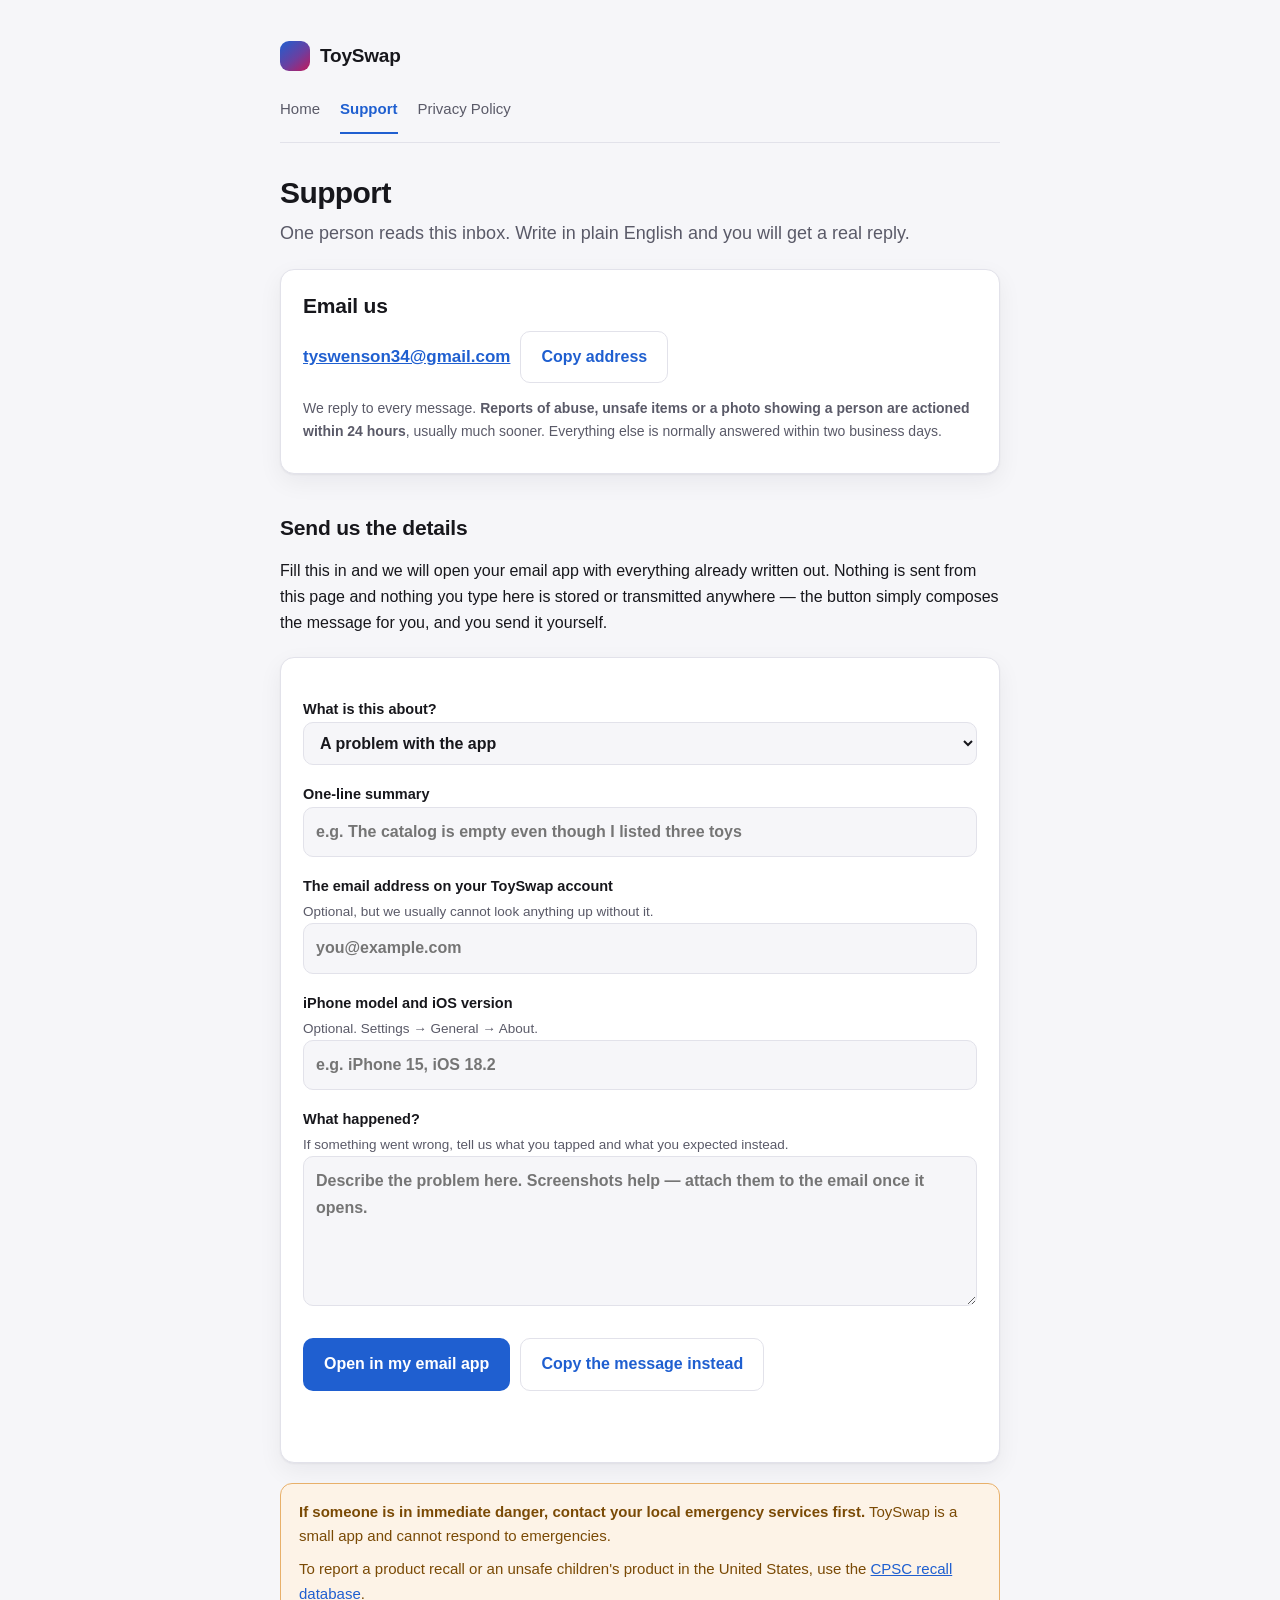
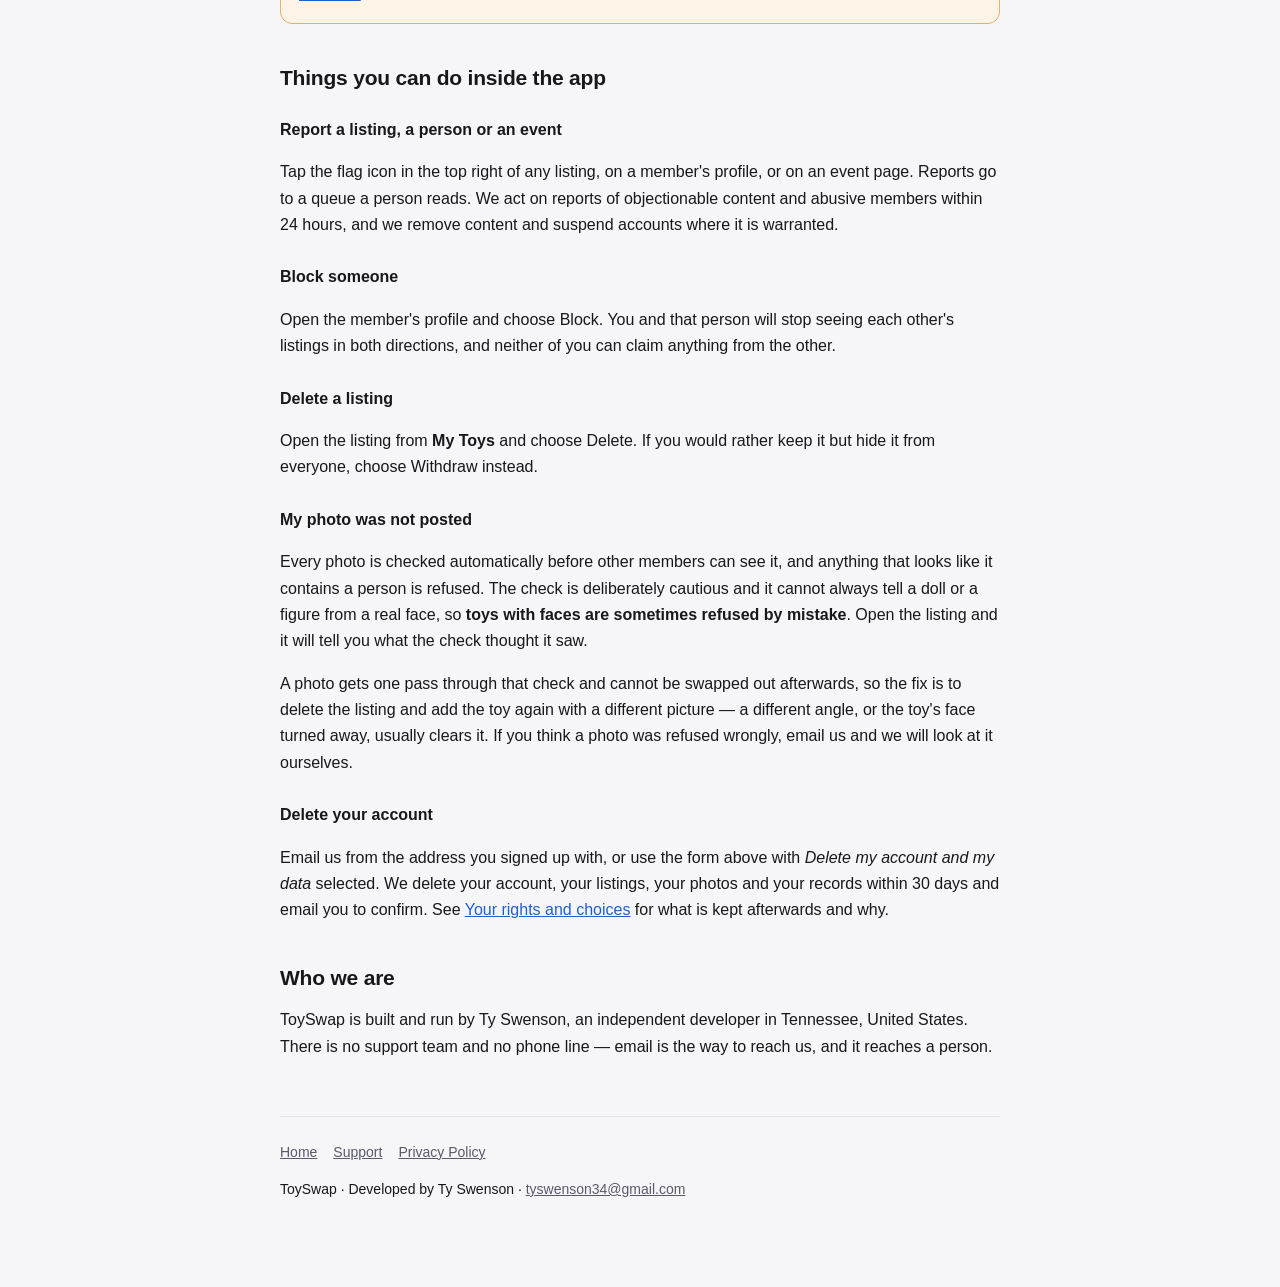
==== support.html @ 9ae92348 "ToySwap support and privacy site Static privacy policy and support portal for the ToySwap iPhone app" ====
<!DOCTYPE html>
<html lang="en">
<head>
<meta charset="utf-8">
<meta name="viewport" content="width=device-width, initial-scale=1">
<title>Support — ToySwap</title>
<meta name="description" content="Contact ToySwap support: report a problem, report abusive or unsafe content, ask a question, or request account deletion.">
<meta name="color-scheme" content="light dark">
<link rel="stylesheet" href="/assets/style.css">
<link rel="icon" href="data:image/svg+xml,<svg xmlns='http://www.w3.org/2000/svg' viewBox='0 0 32 32'><rect width='32' height='32' rx='9' fill='%236b3fa0'/></svg>">
</head>
<body>
<div class="wrap">

<header class="site">
  <a class="logo" href="/"><span class="mark" aria-hidden="true"></span>ToySwap</a>
  <nav class="site" aria-label="Primary">
    <a href="/">Home</a>
    <a href="/support" aria-current="page">Support</a>
    <a href="/privacy">Privacy Policy</a>
  </nav>
</header>

<main>
  <h1>Support</h1>
  <p class="lede">One person reads this inbox. Write in plain English and you will get a real reply.</p>

  <!-- The address is plain text and not assembled by script, so it is readable and
       copyable with JavaScript off. This is the published developer contact method. -->
  <div class="card">
    <h2>Email us</h2>
    <div class="mailrow">
      <a href="mailto:tyswenson34@gmail.com" id="mailto-plain">tyswenson34@gmail.com</a>
      <button class="secondary" type="button" data-copy="tyswenson34@gmail.com">Copy address</button>
    </div>
    <p class="meta mailnote">
      We reply to every message. <strong>Reports of abuse, unsafe items or a photo showing a
      person are actioned within 24 hours</strong>, usually much sooner. Everything else is
      normally answered within two business days.
    </p>
  </div>

  <h2>Send us the details</h2>
  <p>
    Fill this in and we will open your email app with everything already written out. Nothing is
    sent from this page and nothing you type here is stored or transmitted anywhere — the button
    simply composes the message for you, and you send it yourself.
  </p>

  <form class="card" id="support-form" novalidate>
    <label for="topic">What is this about?
      <select id="topic" name="topic">
        <option value="A problem with the app">A problem with the app</option>
        <option value="Report abuse or unsafe content">Report abuse, a person in a photo, or an unsafe item</option>
        <option value="My photo was rejected">My photo was rejected</option>
        <option value="Account or sign-in trouble">Account or sign-in trouble</option>
        <option value="Delete my account">Delete my account and my data</option>
        <option value="Hosting an event">Hosting an event in my area</option>
        <option value="Privacy or data request">Privacy or data request</option>
        <option value="Something else">Something else</option>
      </select>
    </label>

    <label for="summary">One-line summary
      <input id="summary" name="summary" type="text" maxlength="120"
             placeholder="e.g. The catalog is empty even though I listed three toys">
    </label>

    <label for="account">The email address on your ToySwap account
      <span class="hint">Optional, but we usually cannot look anything up without it.</span>
      <input id="account" name="account" type="email" autocomplete="email" placeholder="you@example.com">
    </label>

    <label for="device">iPhone model and iOS version
      <span class="hint">Optional. Settings → General → About.</span>
      <input id="device" name="device" type="text" maxlength="80" placeholder="e.g. iPhone 15, iOS 18.2">
    </label>

    <label for="details">What happened?
      <span class="hint">If something went wrong, tell us what you tapped and what you expected instead.</span>
      <textarea id="details" name="details"
                placeholder="Describe the problem here. Screenshots help — attach them to the email once it opens."></textarea>
    </label>

    <div class="actions">
      <button class="primary" type="submit">Open in my email app</button>
      <button class="secondary" type="button" id="copy-message">Copy the message instead</button>
    </div>
    <p class="status" id="status" role="status" aria-live="polite"></p>
  </form>

  <div class="note">
    <p><strong>If someone is in immediate danger, contact your local emergency services first.</strong>
    ToySwap is a small app and cannot respond to emergencies.</p>
    <p>To report a product recall or an unsafe children's product in the United States, use the
    <a href="https://www.cpsc.gov/Recalls" rel="noopener">CPSC recall database</a>.</p>
  </div>

  <h2>Things you can do inside the app</h2>

  <h3>Report a listing, a person or an event</h3>
  <p>
    Tap the flag icon in the top right of any listing, on a member's profile, or on an event page.
    Reports go to a queue a person reads. We act on reports of objectionable content and abusive
    members within 24 hours, and we remove content and suspend accounts where it is warranted.
  </p>

  <h3>Block someone</h3>
  <p>
    Open the member's profile and choose Block. You and that person will stop seeing each other's
    listings in both directions, and neither of you can claim anything from the other.
  </p>

  <h3>Delete a listing</h3>
  <p>
    Open the listing from <strong>My Toys</strong> and choose Delete. If you would rather keep it
    but hide it from everyone, choose Withdraw instead.
  </p>

  <h3>My photo was not posted</h3>
  <p>
    Every photo is checked automatically before other members can see it, and anything that looks
    like it contains a person is refused. The check is deliberately cautious and it cannot always
    tell a doll or a figure from a real face, so <strong>toys with faces are sometimes refused by
    mistake</strong>. Open the listing and it will tell you what the check thought it saw.
  </p>
  <p>
    A photo gets one pass through that check and cannot be swapped out afterwards, so the fix is to
    delete the listing and add the toy again with a different picture — a different angle, or the
    toy's face turned away, usually clears it. If you think a photo was refused wrongly, email us
    and we will look at it ourselves.
  </p>

  <h3>Delete your account</h3>
  <p>
    Email us from the address you signed up with, or use the form above with
    <em>Delete my account and my data</em> selected. We delete your account, your listings, your
    photos and your records within 30 days and email you to confirm. See
    <a href="/privacy#rights">Your rights and choices</a> for what is kept afterwards and why.
  </p>

  <h2>Who we are</h2>
  <p>
    ToySwap is built and run by Ty Swenson, an independent developer in Tennessee, United States.
    There is no support team and no phone line — email is the way to reach us, and it reaches a
    person.
  </p>
</main>

<footer class="site">
  <nav aria-label="Footer">
    <a href="/">Home</a>
    <a href="/support">Support</a>
    <a href="/privacy">Privacy Policy</a>
  </nav>
  <p>ToySwap · Developed by Ty Swenson · <a href="mailto:tyswenson34@gmail.com">tyswenson34@gmail.com</a></p>
</footer>

</div>
<script src="/assets/support.js" defer></script>
</body>
</html>
---- assets/style.css ----
/* ToySwap support site — one stylesheet, no build step, no dependencies.
   Brand colours are lifted from the app's asset catalog so the two read as one
   product. Every colour is declared for light first and overridden for dark, so a
   value can never exist in only one appearance. */

:root {
  --brand-blue: #1f5fd0;
  --brand-pink: #c2185b;
  --brand-purple: #6b3fa0;

  --bg: #f6f6f9;
  --surface: #ffffff;
  --border: #e2e2ea;
  --text: #17171c;
  --text-muted: #5a5a68;
  --accent: var(--brand-blue);
  --accent-soft: #eaf0fc;
  --warn-bg: #fdf3e7;
  --warn-border: #e8b06a;
  --warn-text: #7a4a05;
  --shadow: 0 1px 2px rgba(16, 16, 30, 0.05), 0 8px 24px rgba(16, 16, 30, 0.06);
}

@media (prefers-color-scheme: dark) {
  :root {
    --brand-blue: #8ab4ff;
    --brand-pink: #ff9ec4;
    --brand-purple: #c4a2f5;

    --bg: #101014;
    --surface: #1a1a21;
    --border: #2e2e39;
    --text: #f2f2f6;
    --text-muted: #a6a6b5;
    --accent: var(--brand-blue);
    --accent-soft: #1c2740;
    --warn-bg: #2a2114;
    --warn-border: #7a5a25;
    --warn-text: #f0cf9a;
    --shadow: none;
  }
}

* { box-sizing: border-box; }

html { -webkit-text-size-adjust: 100%; }

body {
  margin: 0;
  background: var(--bg);
  color: var(--text);
  font: 16px/1.65 -apple-system, BlinkMacSystemFont, "Segoe UI", Roboto,
        "Helvetica Neue", Arial, sans-serif;
  padding: 0 20px 72px;
}

.wrap { max-width: 720px; margin: 0 auto; }

/* ---- Header ---- */

header.site {
  padding: 40px 0 8px;
  border-bottom: 1px solid var(--border);
  margin-bottom: 32px;
}

.logo {
  display: inline-flex;
  align-items: center;
  gap: 10px;
  font-weight: 700;
  font-size: 19px;
  letter-spacing: -0.01em;
  color: var(--text);
  text-decoration: none;
}

.logo .mark {
  width: 30px; height: 30px;
  border-radius: 9px;
  background: linear-gradient(140deg, var(--brand-blue), var(--brand-purple) 55%, var(--brand-pink));
  flex: none;
}

nav.site { margin-top: 18px; display: flex; gap: 20px; flex-wrap: wrap; }

nav.site a {
  color: var(--text-muted);
  text-decoration: none;
  font-size: 15px;
  padding-bottom: 10px;
  border-bottom: 2px solid transparent;
}

nav.site a:hover { color: var(--text); }
nav.site a[aria-current="page"] { color: var(--accent); border-bottom-color: var(--accent); font-weight: 600; }

/* ---- Type ---- */

h1 { font-size: 30px; line-height: 1.2; letter-spacing: -0.02em; margin: 0 0 8px; }
h2 { font-size: 21px; line-height: 1.3; letter-spacing: -0.01em; margin: 40px 0 12px; }
h3 { font-size: 16px; margin: 26px 0 8px; }
p, li { color: var(--text); }
.lede { font-size: 18px; color: var(--text-muted); margin: 0 0 4px; }
.meta { font-size: 14px; color: var(--text-muted); margin: 0 0 8px; }
a { color: var(--accent); }
ul { padding-left: 22px; }
li { margin: 6px 0; }
strong { font-weight: 650; }
code {
  font: 13.5px/1.4 ui-monospace, SFMono-Regular, Menlo, monospace;
  background: var(--accent-soft);
  padding: 1px 5px;
  border-radius: 5px;
}

/* ---- Cards ---- */

.card {
  background: var(--surface);
  border: 1px solid var(--border);
  border-radius: 14px;
  padding: 22px;
  margin: 20px 0;
  box-shadow: var(--shadow);
}

.card h2, .card h3 { margin-top: 0; }

.cardlink {
  display: block;
  text-decoration: none;
  color: inherit;
  transition: border-color 0.15s ease, transform 0.15s ease;
}
.cardlink:hover { border-color: var(--accent); transform: translateY(-1px); }
.cardlink .title { font-weight: 650; font-size: 17px; color: var(--accent); margin: 0 0 4px; }
.cardlink p { margin: 0; color: var(--text-muted); font-size: 15px; }

.note {
  background: var(--warn-bg);
  border: 1px solid var(--warn-border);
  color: var(--warn-text);
  border-radius: 12px;
  padding: 16px 18px;
  margin: 20px 0;
  font-size: 15px;
}
.note p { color: inherit; margin: 0; }
.note p + p { margin-top: 8px; }

/* ---- Data table ---- */

.tablewrap { overflow-x: auto; margin: 16px 0; }
table { border-collapse: collapse; width: 100%; font-size: 15px; min-width: 460px; }
th, td { text-align: left; padding: 10px 12px; border-bottom: 1px solid var(--border); vertical-align: top; }
th { font-weight: 650; color: var(--text-muted); font-size: 13px; text-transform: uppercase; letter-spacing: 0.04em; }
tbody tr:last-child td { border-bottom: none; }

/* ---- Form ---- */

label { display: block; font-weight: 600; font-size: 14.5px; margin: 18px 0 6px; }
.hint { font-weight: 400; color: var(--text-muted); font-size: 13.5px; display: block; margin-top: 2px; }

input, select, textarea {
  width: 100%;
  font: inherit;
  font-size: 16px; /* 16px stops iOS Safari zooming on focus */
  color: var(--text);
  background: var(--bg);
  border: 1px solid var(--border);
  border-radius: 10px;
  padding: 11px 12px;
}
textarea { min-height: 150px; resize: vertical; }
input:focus-visible, select:focus-visible, textarea:focus-visible,
button:focus-visible, a:focus-visible {
  outline: 2px solid var(--accent);
  outline-offset: 2px;
}

.actions { display: flex; flex-wrap: wrap; gap: 10px; margin-top: 24px; }

button {
  font: inherit;
  font-weight: 600;
  font-size: 16px;
  border-radius: 10px;
  padding: 12px 20px;
  cursor: pointer;
  border: 1px solid transparent;
}
button.primary { background: var(--accent); color: #fff; }
button.secondary { background: var(--surface); color: var(--accent); border-color: var(--border); }
button:hover { filter: brightness(1.06); }

@media (prefers-color-scheme: dark) {
  button.primary { color: #10131c; }
}

.status {
  margin-top: 14px;
  font-size: 14.5px;
  color: var(--text-muted);
  min-height: 1.4em;
}
.status.ok { color: var(--brand-blue); font-weight: 600; }

/* The email address, stated in plain text so it is readable with scripting off
   and copyable by anyone who would rather not use the form. */
.mailrow {
  display: flex;
  flex-wrap: wrap;
  align-items: center;
  gap: 10px;
  margin-top: 10px;
}
.mailrow a { font-weight: 650; font-size: 17px; word-break: break-all; }

footer.site {
  margin-top: 56px;
  padding-top: 24px;
  border-top: 1px solid var(--border);
  font-size: 14px;
  color: var(--text-muted);
}
footer.site a { color: var(--text-muted); }
footer.site nav { display: flex; gap: 16px; flex-wrap: wrap; margin-bottom: 10px; }

@media (max-width: 520px) {
  h1 { font-size: 26px; }
  body { padding-bottom: 48px; }
  .card { padding: 18px; }
}

.mailnote { margin-top: 14px; }
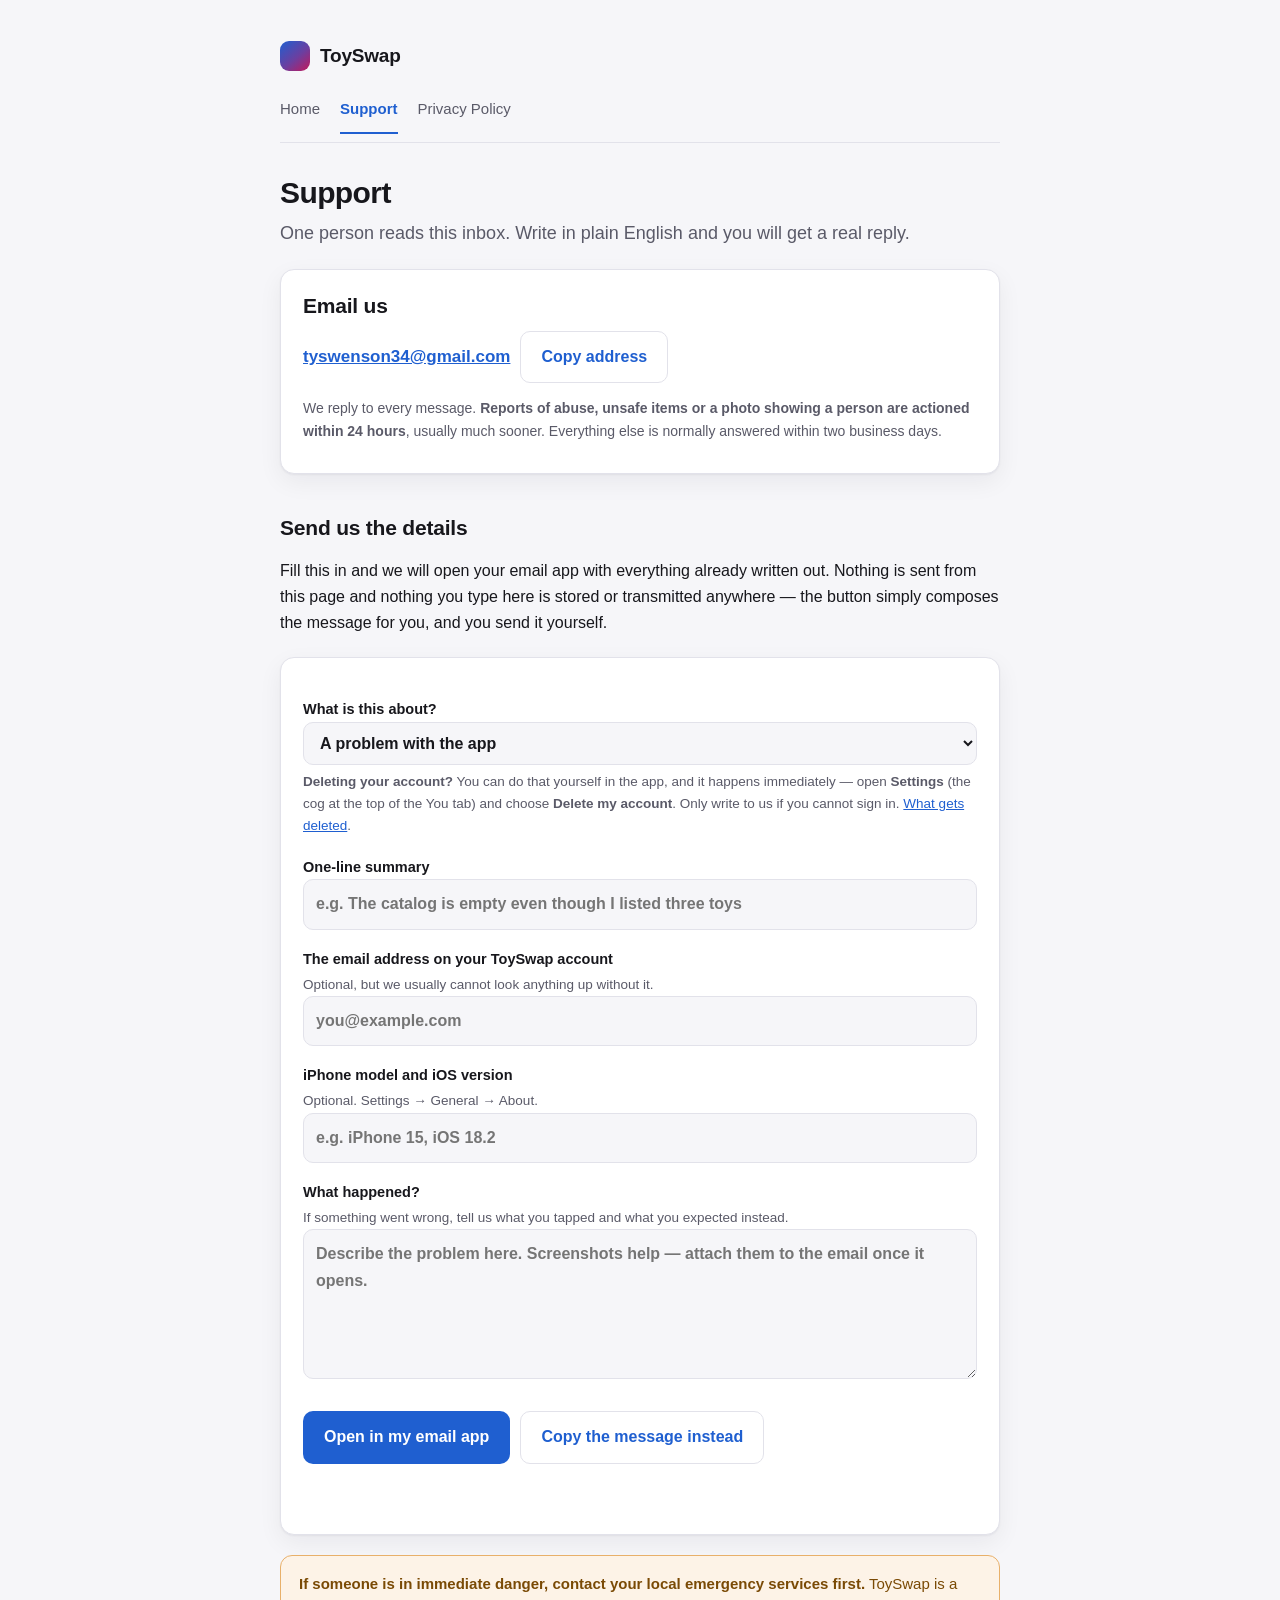
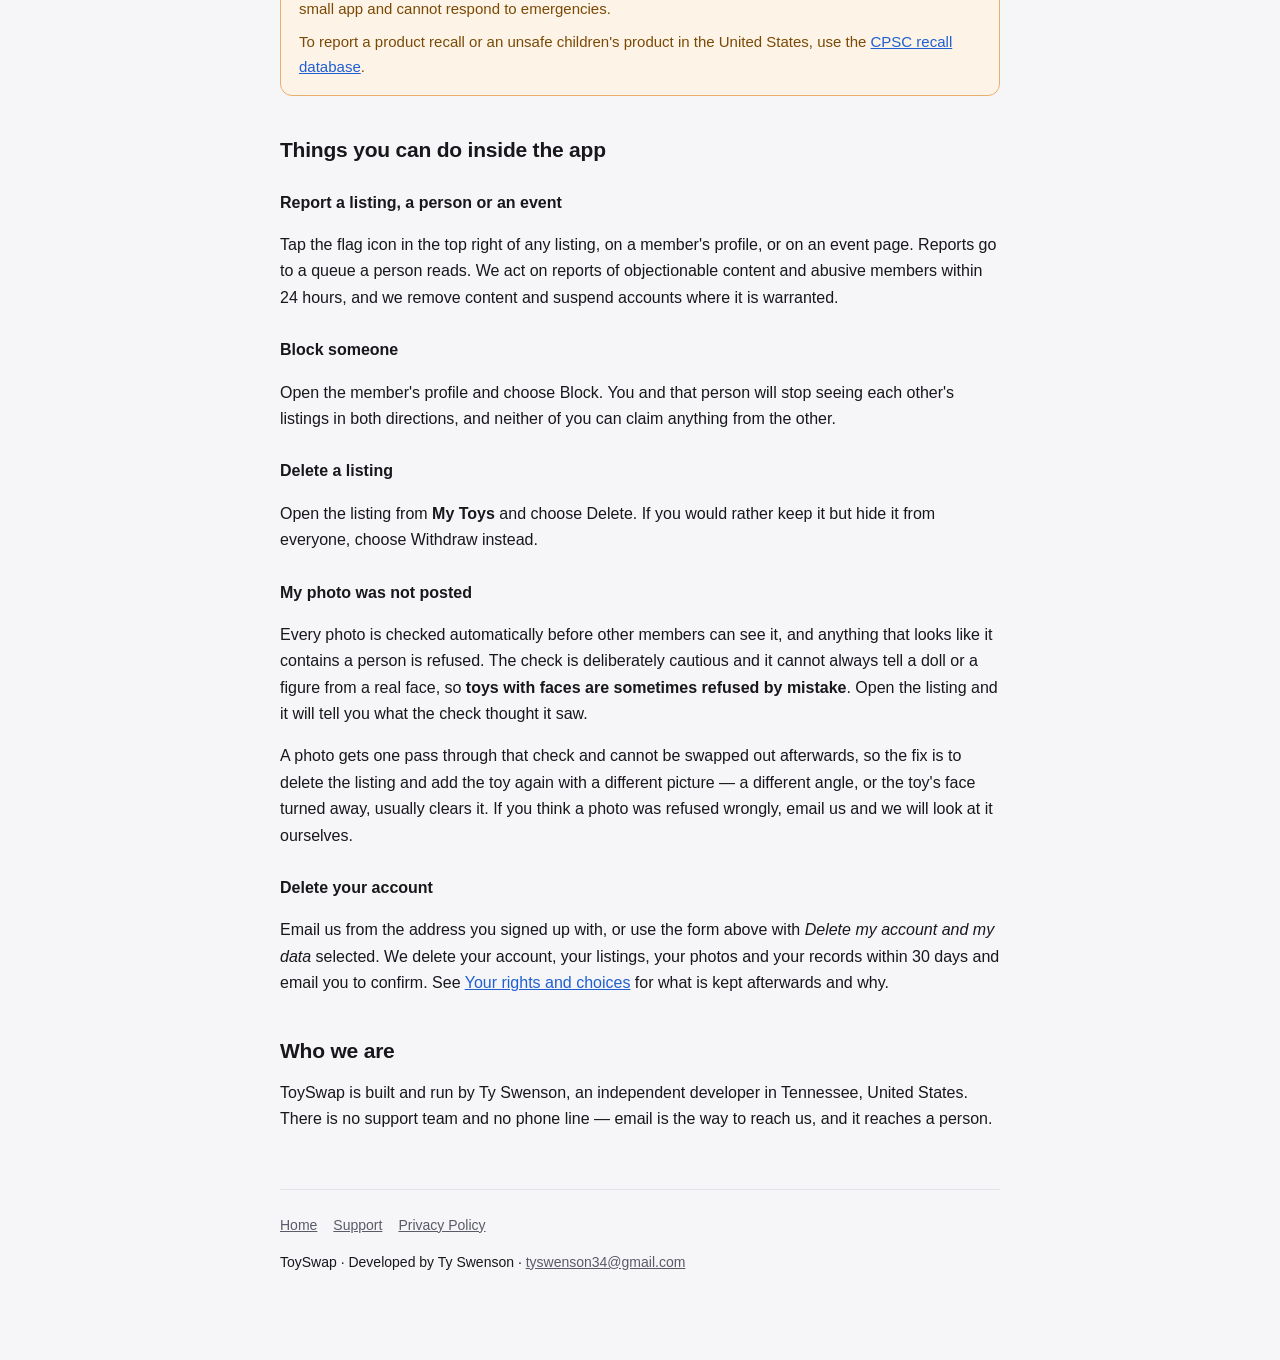
==== commit 220f9a6b: "Retention and deletion, rewritten to match what the database does The policy described retention the" ====
--- a/support.html
+++ b/support.html
@@ -60,6 +60,13 @@
         <option value="Something else">Something else</option>
       </select>
     </label>
+
+    <p class="hint" id="delete-in-app" style="margin:0 0 1rem">
+      <strong>Deleting your account?</strong> You can do that yourself in the app, and it happens
+      immediately — open <strong>Settings</strong> (the cog at the top of the You tab) and choose
+      <strong>Delete my account</strong>. Only write to us if you cannot sign in.
+      <a href="/privacy#rights">What gets deleted</a>.
+    </p>
 
     <label for="summary">One-line summary
       <input id="summary" name="summary" type="text" maxlength="120"
